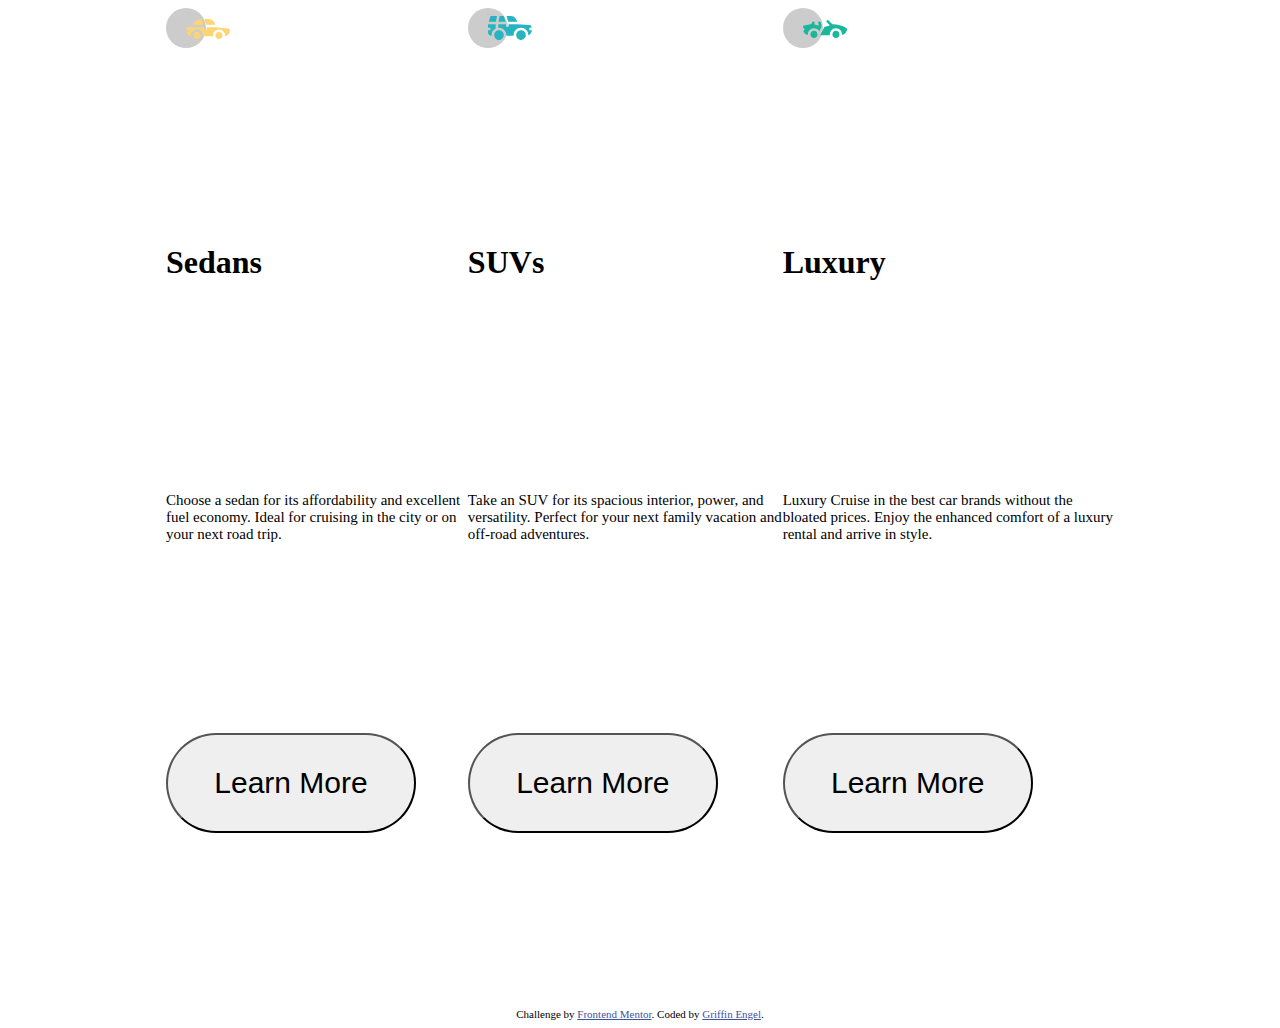
==== index.html @ 7d882b8b "Starting up the challenge" ====
<!DOCTYPE html>
<html lang="en">
  <head>
    <meta charset="UTF-8" />
    <meta name="viewport" content="width=device-width, initial-scale=1.0" />
    <link
      rel="icon"
      type="image/png"
      sizes="32x32"
      href="./images/favicon-32x32.png"
    />
    <link rel="stylesheet" href="styles.css" />

    <title>Frontend Mentor | 3-column preview card component</title>
  </head>
  <body>
    <main class="container">
      <section class="columns" id="sedans">
        <img src="/images/icon-sedans.svg"></img>
        <h1>Sedans</h1>
        <p>
          Choose a sedan for its affordability and excellent fuel economy. Ideal
          for cruising in the city or on your next road trip.
        </p>
        <button class="btn">Learn More</button>
      </section>

      <section class="columns" id="suvs">
        <img src="/images/icon-suvs.svg">
        <h1>SUVs</h1>

        <p>
          Take an SUV for its spacious interior, power, and versatility. Perfect
          for your next family vacation and off-road adventures.
        </p>
        <button class="btn">Learn More</button>
      </section>

      <section class="columns" id="luxury">
        <img src="/images/icon-luxury.svg">
        <h1>Luxury</h1>
        <p>
          Luxury Cruise in the best car brands without the bloated prices. Enjoy
          the enhanced comfort of a luxury rental and arrive in style.
        </p>
        <button class="btn">Learn More</button>
      </section>
    </main>

    <div class="attribution">
      Challenge by
      <a href="https://www.frontendmentor.io?ref=challenge" target="_blank"
        >Frontend Mentor</a
      >. Coded by <a href="#">Griffin Engel</a>.
    </div>
  </body>
</html>
---- styles.css ----
:root {
  --bright-orange: hsl(31, 77%, 52%);
  --dark-cyan: hsl(184, 100%, 22%);
  --very-dark-cyan: hsl(179, 100%, 13%);
  --paragraphs: hsla(0, 0%, 100%, 0.75);
  --very-light-gray: hsl(0, 0%, 95%);
}

html {
  box-sizing: border-box;
  font-size: 100%;
}
#sedans,
#suvs,
#luxury {
  display: grid;
}

.btn {
  width: 250px;
  height: 100px;
  border-radius: 50px;
  font-size: 30px;
}
p {
  font-size: 15px;
}

.container {
  display: flex;
  width: 75%;
  margin: auto;
  height: 1000px;
}

.attribution {
  font-size: 11px;
  text-align: center;
}
.attribution a {
  color: hsl(228, 45%, 44%);
}
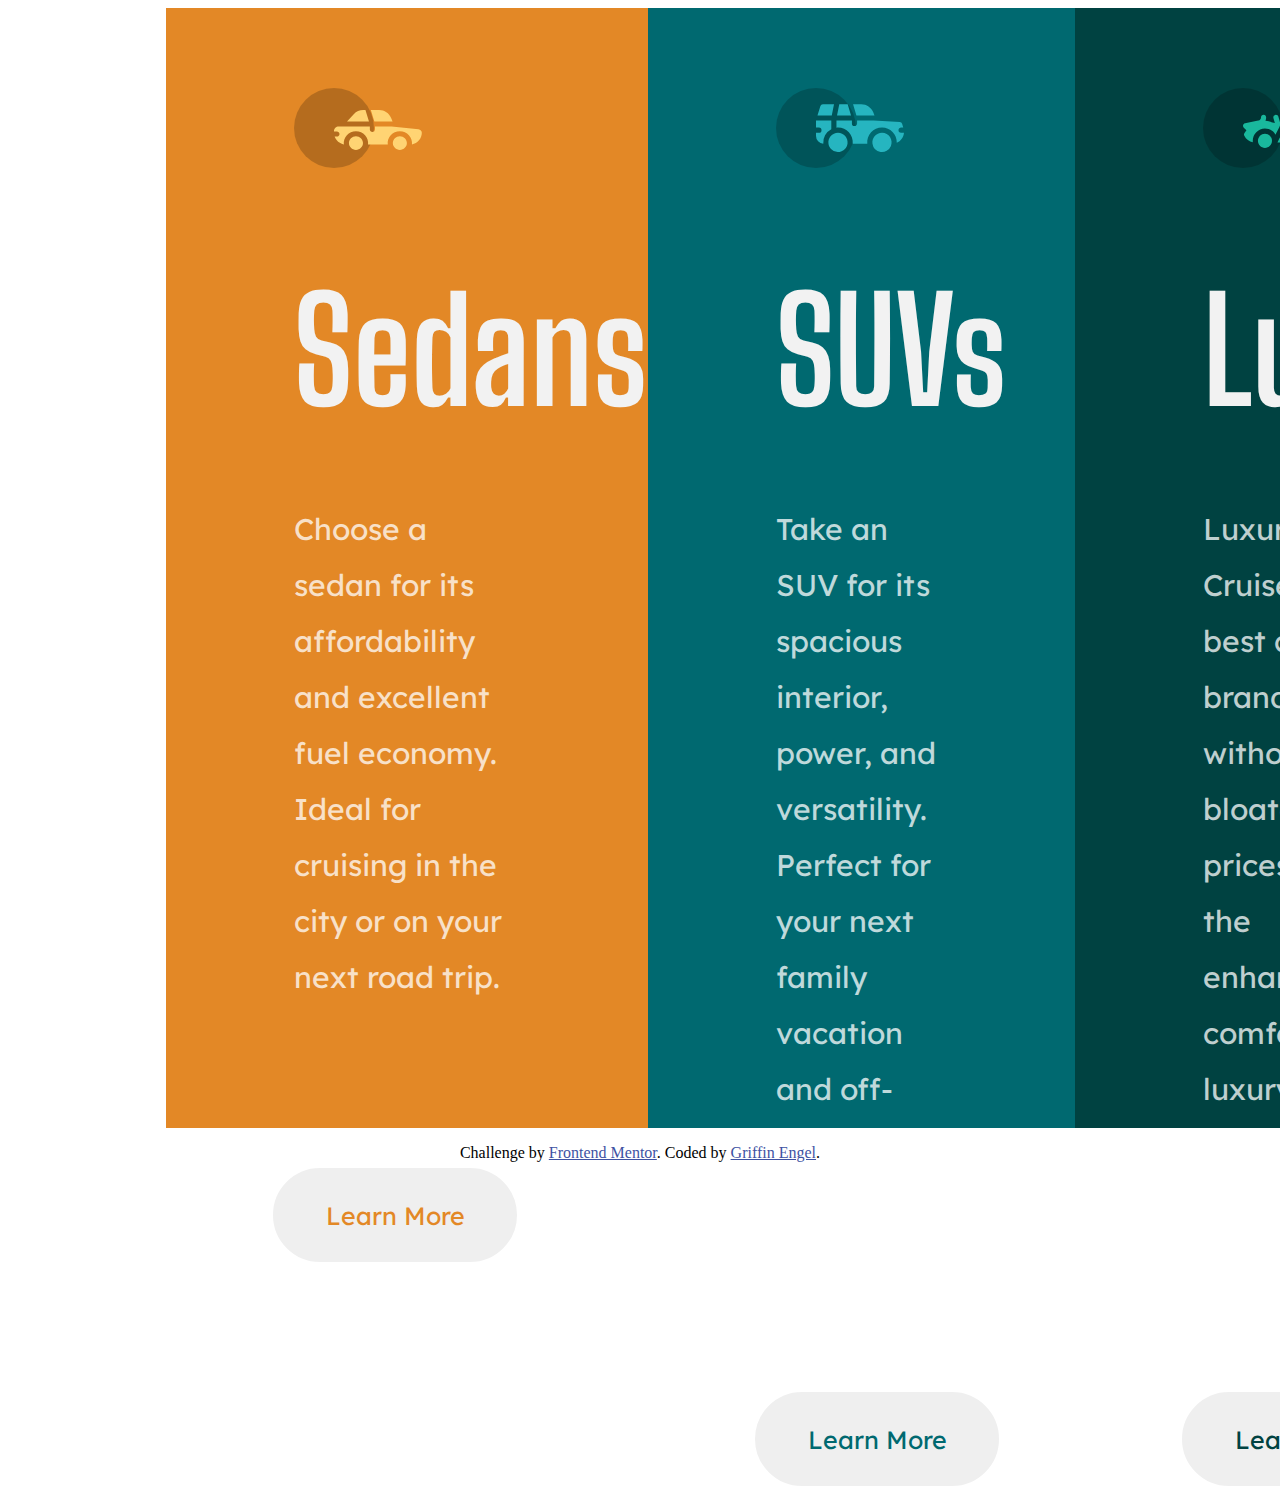
==== commit e416c084: "moved img files out to the root directory" ====
--- a/index.html
+++ b/index.html
@@ -11,12 +11,16 @@
     />
     <link rel="stylesheet" href="styles.css" />
 
+    <link rel="preconnect" href="https://fonts.googleapis.com">
+    <link rel="preconnect" href="https://fonts.gstatic.com" crossorigin>
+    <link href="https://fonts.googleapis.com/css2?family=Big+Shoulders+Display:wght@700&family=Lexend+Deca&display=swap" rel="stylesheet">
+
     <title>Frontend Mentor | 3-column preview card component</title>
   </head>
   <body>
     <main class="container">
       <section class="columns" id="sedans">
-        <img src="/images/icon-sedans.svg"></img>
+        <img id="sedan-img" src="icon-sedans.svg">
         <h1>Sedans</h1>
         <p>
           Choose a sedan for its affordability and excellent fuel economy. Ideal
@@ -26,7 +30,7 @@
       </section>
 
       <section class="columns" id="suvs">
-        <img src="/images/icon-suvs.svg">
+        <img id="suvs-img" src="icon-suvs.svg">
         <h1>SUVs</h1>
 
         <p>
@@ -37,13 +41,13 @@
       </section>
 
       <section class="columns" id="luxury">
-        <img src="/images/icon-luxury.svg">
+        <img src="icon-luxury.svg">
         <h1>Luxury</h1>
         <p>
           Luxury Cruise in the best car brands without the bloated prices. Enjoy
           the enhanced comfort of a luxury rental and arrive in style.
         </p>
-        <button class="btn">Learn More</button>
+        <button class="btn" href="dummysite.com">Learn More</button>
       </section>
     </main>
 
--- a/styles.css
+++ b/styles.css
@@ -4,39 +4,109 @@
   --very-dark-cyan: hsl(179, 100%, 13%);
   --paragraphs: hsla(0, 0%, 100%, 0.75);
   --very-light-gray: hsl(0, 0%, 95%);
+  --white: hsl(0, 0%, 100%);
 }
 
 html {
   box-sizing: border-box;
   font-size: 100%;
+  margin: 0;
 }
+
 #sedans,
 #suvs,
 #luxury {
   display: grid;
 }
 
+#sedans {
+  background-color: var(--bright-orange);
+}
+
+#suvs {
+  background-color: var(--dark-cyan);
+}
+
+#luxury {
+  background-color: var(--very-dark-cyan);
+}
+
+.container p {
+  color: var(--paragraphs);
+  font-family: "Lexend Deca", sans-serif;
+  font-size: 30px;
+  margin: 0 auto;
+  line-height: 3.5rem;
+  margin: 1rem 8rem 10rem;
+}
+
+h1 {
+  color: var(--very-light-gray);
+  font-family: "Big Shoulders Display", cursive;
+  font-size: 9rem;
+  margin-left: 8rem;
+  margin-bottom: 3rem;
+}
+
 .btn {
-  width: 250px;
-  height: 100px;
+  width: 10em;
+  height: 4em;
   border-radius: 50px;
-  font-size: 30px;
+  font-size: 25px;
+  border: #fff solid;
+  font-family: "Lexend Deca", sans-serif;
+  cursor: pointer;
+  margin-left: 6.5rem;
+  margin-bottom: 10rem;
 }
-p {
-  font-size: 15px;
+
+#sedans .btn {
+  color: var(--bright-orange);
+}
+
+#suvs .btn {
+  color: var(--dark-cyan);
+}
+
+#luxury .btn {
+  color: var(--very-dark-cyan);
+}
+
+#sedans .btn:hover {
+  background-color: var(--bright-orange);
+  color: var(--white);
+}
+
+#suvs .btn:hover {
+  background-color: var(--dark-cyan);
+  color: var(--white);
+}
+
+#luxury .btn:hover {
+  background-color: var(--very-dark-cyan);
+  color: var(--white);
+}
+
+img {
+  width: 8em;
+  margin-top: 5em;
+  margin-left: 8em;
 }
 
 .container {
   display: flex;
   width: 75%;
   margin: auto;
-  height: 1000px;
+  height: 70rem;
+  flex-direction: row;
 }
 
 .attribution {
-  font-size: 11px;
+  font-size: 1rem;
   text-align: center;
+  margin-top: 1rem;
 }
+
 .attribution a {
   color: hsl(228, 45%, 44%);
 }
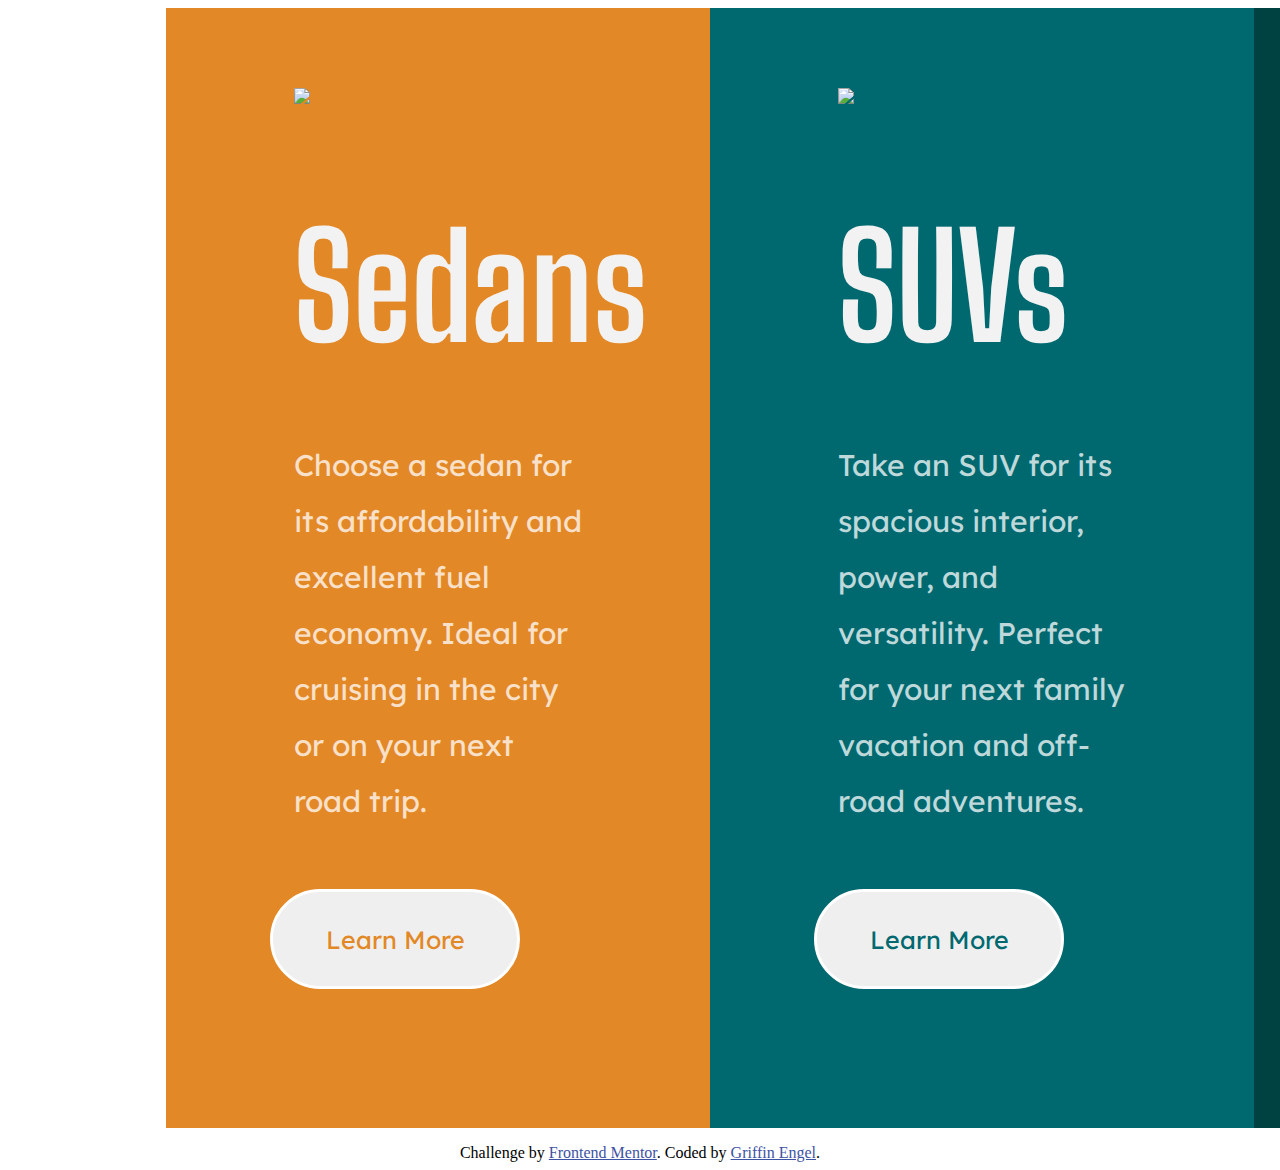
==== commit 2d54f03a: "SVGs will display now" ====
--- a/index.html
+++ b/index.html
@@ -20,7 +20,7 @@
   <body>
     <main class="container">
       <section class="columns" id="sedans">
-        <img id="sedan-img" src="icon-sedans.svg">
+        <img id="sedan-img" src=".icon-sedans.svg">
         <h1>Sedans</h1>
         <p>
           Choose a sedan for its affordability and excellent fuel economy. Ideal
@@ -30,7 +30,7 @@
       </section>
 
       <section class="columns" id="suvs">
-        <img id="suvs-img" src="icon-suvs.svg">
+        <img id="suvs-img" src=".icon-suvs.svg">
         <h1>SUVs</h1>
 
         <p>
@@ -41,7 +41,7 @@
       </section>
 
       <section class="columns" id="luxury">
-        <img src="icon-luxury.svg">
+        <img src=".icon-luxury.svg">
         <h1>Luxury</h1>
         <p>
           Luxury Cruise in the best car brands without the bloated prices. Enjoy
--- a/styles.css
+++ b/styles.css
@@ -13,10 +13,10 @@
   margin: 0;
 }
 
-#sedans,
-#suvs,
-#luxury {
+.columns {
   display: grid;
+  max-width: 45rem;
+  min-width: 34rem;
 }
 
 #sedans {
@@ -43,7 +43,7 @@
 h1 {
   color: var(--very-light-gray);
   font-family: "Big Shoulders Display", cursive;
-  font-size: 9rem;
+  font-size: 9em;
   margin-left: 8rem;
   margin-bottom: 3rem;
 }
@@ -58,6 +58,7 @@
   cursor: pointer;
   margin-left: 6.5rem;
   margin-bottom: 10rem;
+  margin-top: -4em;
 }
 
 #sedans .btn {
@@ -98,7 +99,6 @@
   width: 75%;
   margin: auto;
   height: 70rem;
-  flex-direction: row;
 }
 
 .attribution {
@@ -110,3 +110,13 @@
 .attribution a {
   color: hsl(228, 45%, 44%);
 }
+
+@media (max-width: 1024px) {
+  .container {
+    display: block;
+  }
+
+  .attribution {
+
+  }
+}
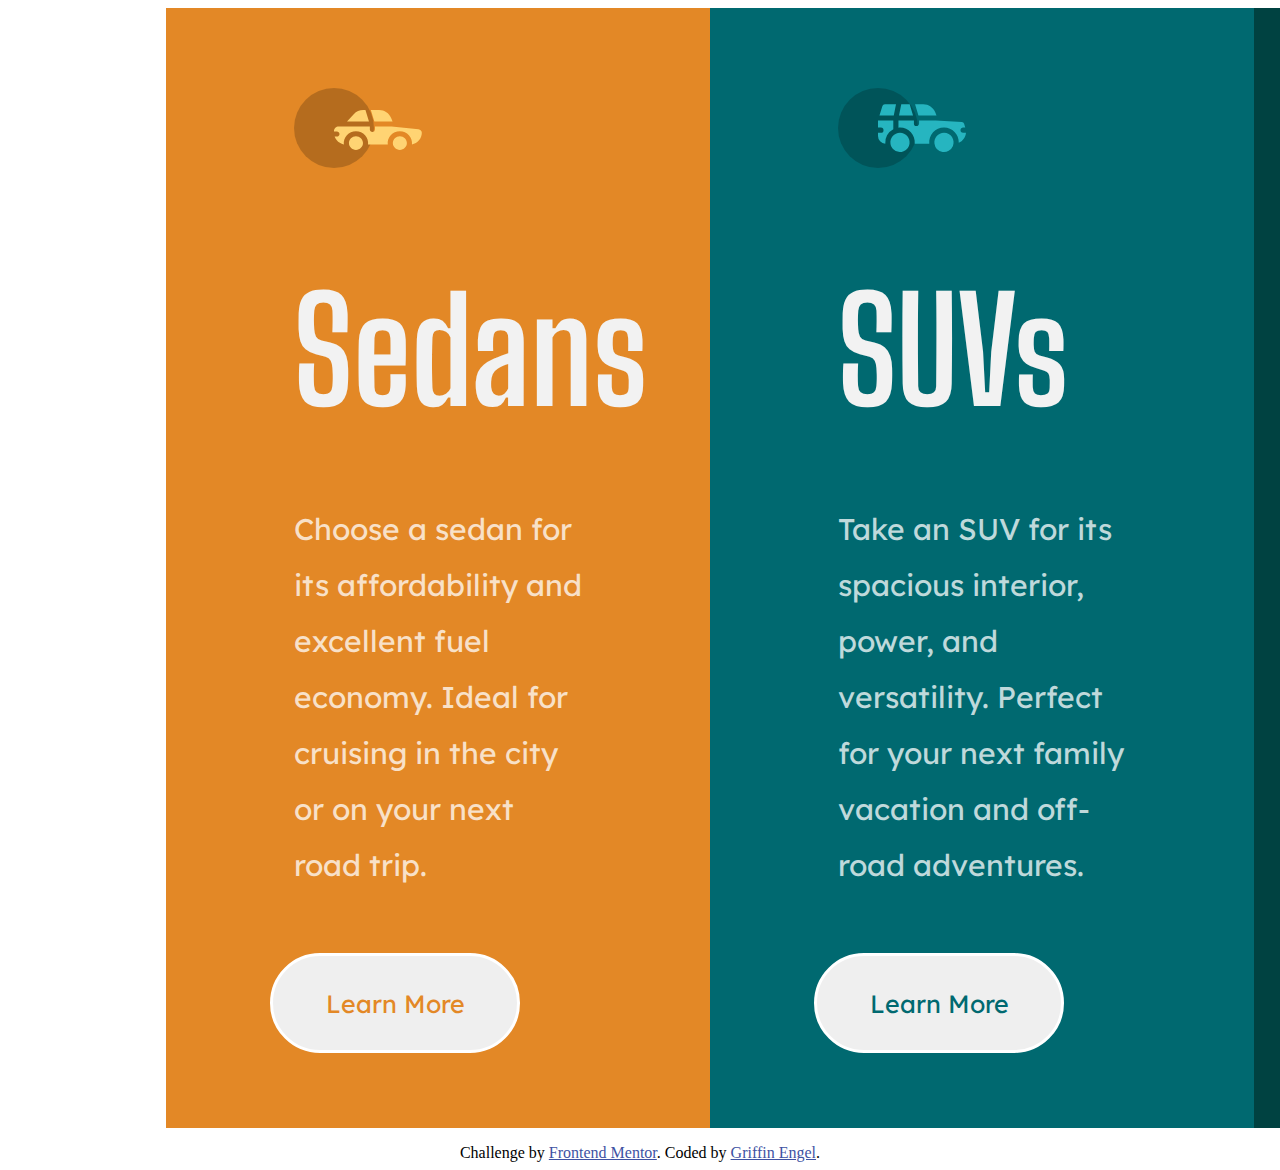
==== commit f528f616: "Images appear again" ====
--- a/index.html
+++ b/index.html
@@ -20,7 +20,7 @@
   <body>
     <main class="container">
       <section class="columns" id="sedans">
-        <img id="sedan-img" src=".icon-sedans.svg">
+        <img id="sedan-img" src="icon-sedans.svg">
         <h1>Sedans</h1>
         <p>
           Choose a sedan for its affordability and excellent fuel economy. Ideal
@@ -30,7 +30,7 @@
       </section>
 
       <section class="columns" id="suvs">
-        <img id="suvs-img" src=".icon-suvs.svg">
+        <img id="suvs-img" src="icon-suvs.svg">
         <h1>SUVs</h1>
 
         <p>
@@ -41,7 +41,7 @@
       </section>
 
       <section class="columns" id="luxury">
-        <img src=".icon-luxury.svg">
+        <img src="icon-luxury.svg">
         <h1>Luxury</h1>
         <p>
           Luxury Cruise in the best car brands without the bloated prices. Enjoy
